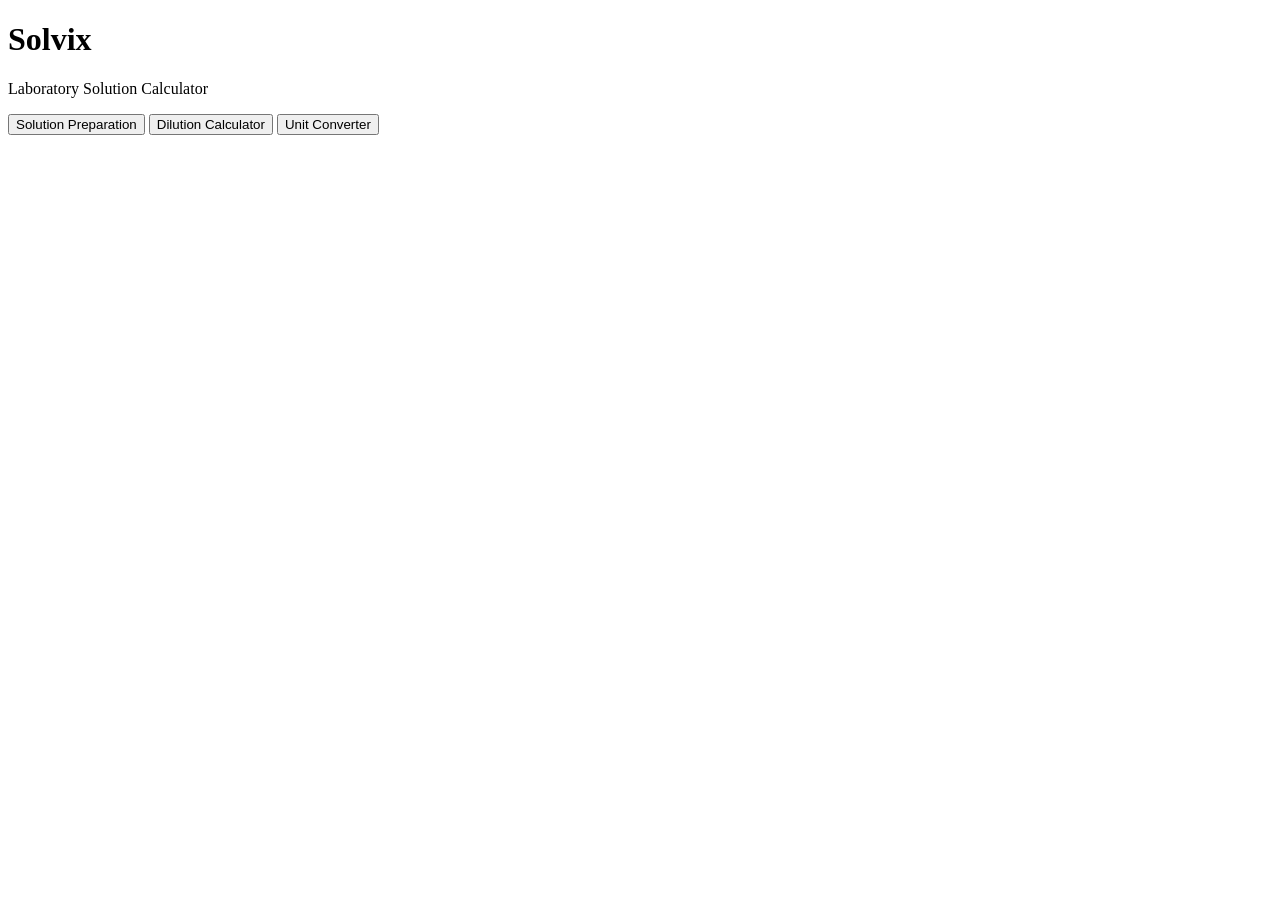
==== index.html @ ac8ecb34 "Create index.html" ====
<!DOCTYPE html>
<html lang="en">
<head>
    <meta charset="UTF-8">
    <meta name="viewport" content="width=device-width, initial-scale=1.0">

    <title>Solvix</title>
</head>

<body>

    <h1>Solvix</h1>

    <p>Laboratory Solution Calculator</p>

    <button>Solution Preparation</button>

    <button>Dilution Calculator</button>

    <button>Unit Converter</button>

</body>
</html>
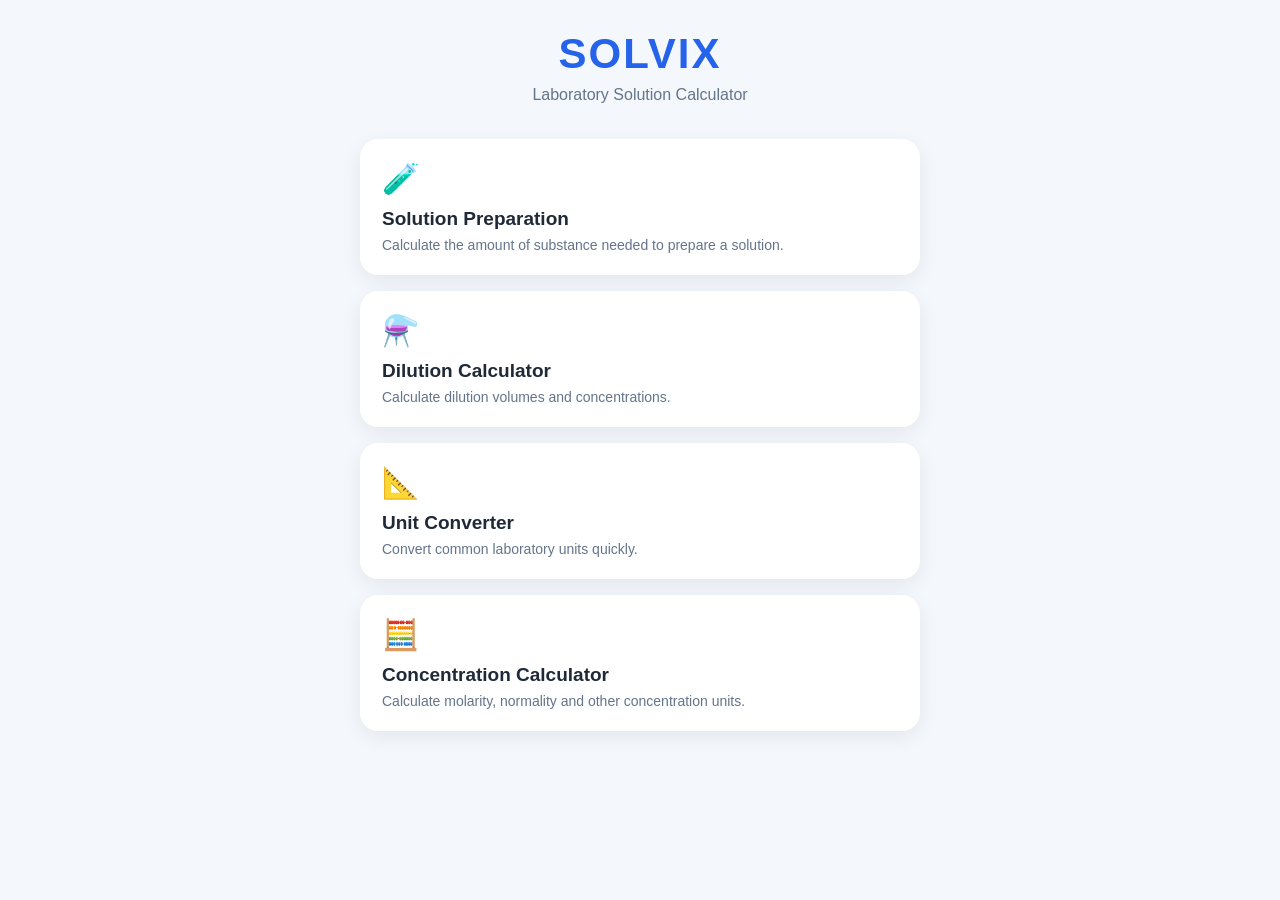
==== commit 40624630: "Update index.html" ====
--- a/index.html
+++ b/index.html
@@ -1,23 +1,103 @@
 <!DOCTYPE html>
 <html lang="en">
+
 <head>
     <meta charset="UTF-8">
     <meta name="viewport" content="width=device-width, initial-scale=1.0">
 
     <title>Solvix</title>
+
+    <link rel="stylesheet" href="style.css">
 </head>
 
 <body>
 
-    <h1>Solvix</h1>
+    <div class="container">
 
-    <p>Laboratory Solution Calculator</p>
+        <header class="header">
 
-    <button>Solution Preparation</button>
+            <div class="logo">
+                SOLVIX
+            </div>
 
-    <button>Dilution Calculator</button>
+            <div class="subtitle">
+                Laboratory Solution Calculator
+            </div>
 
-    <button>Unit Converter</button>
+        </header>
+
+
+        <div class="card">
+
+            <div class="icon">
+                🧪
+            </div>
+
+            <div class="card-title">
+                Solution Preparation
+            </div>
+
+            <div class="card-description">
+                Calculate the amount of substance needed
+                to prepare a solution.
+            </div>
+
+        </div>
+
+
+        <div class="card">
+
+            <div class="icon">
+                ⚗️
+            </div>
+
+            <div class="card-title">
+                Dilution Calculator
+            </div>
+
+            <div class="card-description">
+                Calculate dilution volumes and concentrations.
+            </div>
+
+        </div>
+
+
+        <div class="card">
+
+            <div class="icon">
+                📐
+            </div>
+
+            <div class="card-title">
+                Unit Converter
+            </div>
+
+            <div class="card-description">
+                Convert common laboratory units quickly.
+            </div>
+
+        </div>
+
+
+        <div class="card">
+
+            <div class="icon">
+                🧮
+            </div>
+
+            <div class="card-title">
+                Concentration Calculator
+            </div>
+
+            <div class="card-description">
+                Calculate molarity, normality and other
+                concentration units.
+            </div>
+
+        </div>
+
+    </div>
 
 </body>
+
 </html>
--- a/style.css
+++ b/style.css
@@ -0,0 +1,67 @@
+* {
+    box-sizing: border-box;
+    margin: 0;
+    padding: 0;
+}
+
+body {
+    font-family: Arial, sans-serif;
+    background: #f4f7fb;
+    color: #1f2937;
+    min-height: 100vh;
+}
+
+.container {
+    max-width: 600px;
+    margin: auto;
+    padding: 30px 20px;
+}
+
+.header {
+    text-align: center;
+    margin-bottom: 35px;
+}
+
+.logo {
+    font-size: 42px;
+    font-weight: bold;
+    color: #2563eb;
+    letter-spacing: 2px;
+}
+
+.subtitle {
+    margin-top: 8px;
+    color: #64748b;
+    font-size: 16px;
+}
+
+.card {
+    background: white;
+    border-radius: 18px;
+    padding: 22px;
+    margin-bottom: 16px;
+    box-shadow: 0 6px 20px rgba(0, 0, 0, 0.07);
+    cursor: pointer;
+    transition: 0.2s;
+}
+
+.card:hover {
+    transform: translateY(-3px);
+    box-shadow: 0 10px 25px rgba(0, 0, 0, 0.10);
+}
+
+.card-title {
+    font-size: 19px;
+    font-weight: bold;
+    margin-bottom: 7px;
+}
+
+.card-description {
+    color: #64748b;
+    font-size: 14px;
+}
+
+.icon {
+    font-size: 30px;
+    margin-bottom: 12px;
+}
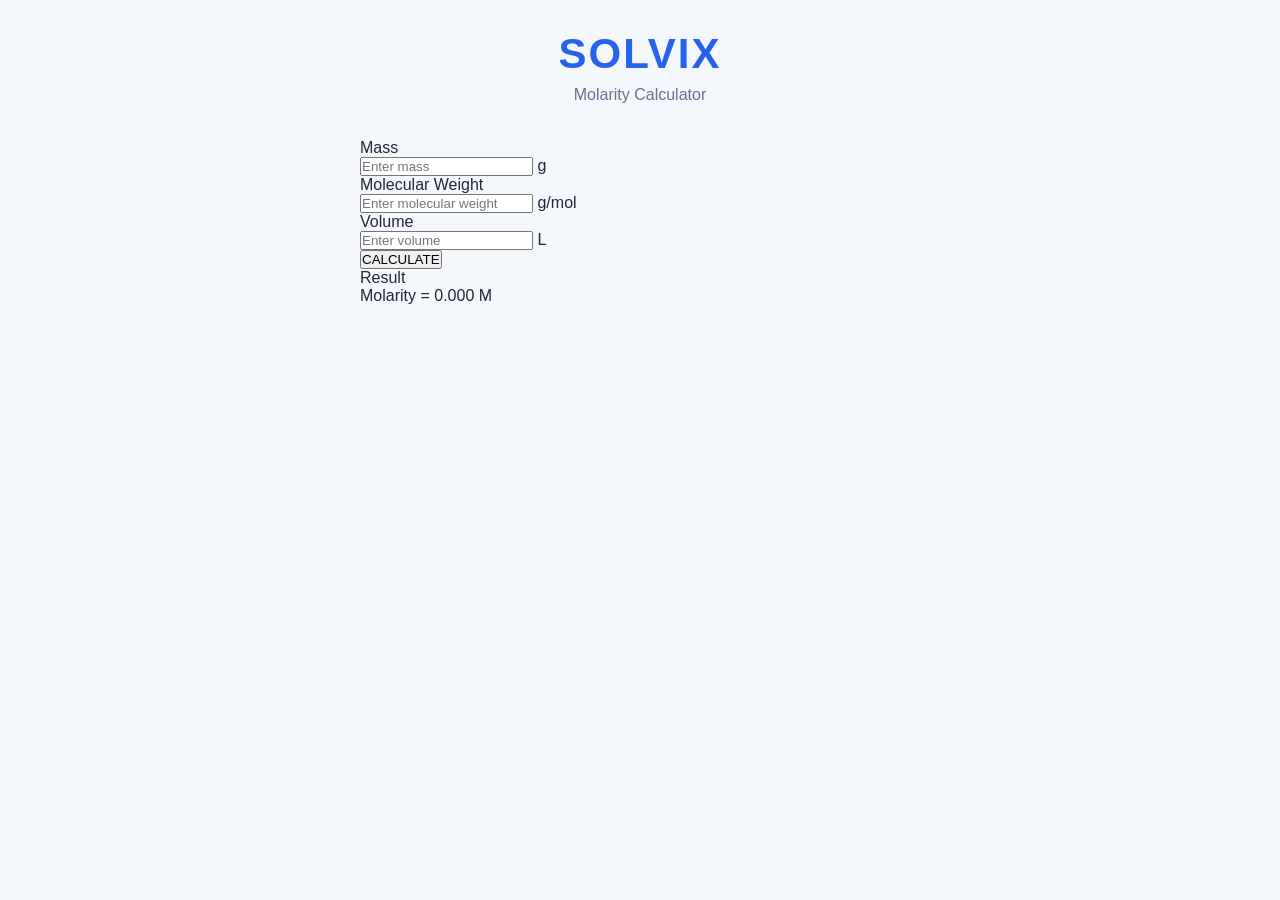
==== commit cc0a0332: "Update index.html" ====
--- a/index.html
+++ b/index.html
@@ -5,7 +5,7 @@
     <meta charset="UTF-8">
     <meta name="viewport" content="width=device-width, initial-scale=1.0">
 
-    <title>Solvix</title>
+    <title>Solvix - Molarity Calculator</title>
 
     <link rel="stylesheet" href="style.css">
 </head>
@@ -21,83 +21,104 @@
             </div>
 
             <div class="subtitle">
-                Laboratory Solution Calculator
+                Molarity Calculator
             </div>
 
         </header>
 
 
-        <div class="card">
+        <div class="calculator">
 
-            <div class="icon">
-                🧪
+            <div class="input-group">
+
+                <label for="mass">
+                    Mass
+                </label>
+
+                <div class="input-row">
+
+                    <input
+                        type="number"
+                        id="mass"
+                        placeholder="Enter mass"
+                        step="any"
+                    >
+
+                    <span>g</span>
+
+                </div>
+
             </div>
 
-            <div class="card-title">
-                Solution Preparation
+
+            <div class="input-group">
+
+                <label for="molecularWeight">
+                    Molecular Weight
+                </label>
+
+                <div class="input-row">
+
+                    <input
+                        type="number"
+                        id="molecularWeight"
+                        placeholder="Enter molecular weight"
+                        step="any"
+                    >
+
+                    <span>g/mol</span>
+
+                </div>
+
             </div>
 
-            <div class="card-description">
-                Calculate the amount of substance needed
-                to prepare a solution.
+
+            <div class="input-group">
+
+                <label for="volume">
+                    Volume
+                </label>
+
+                <div class="input-row">
+
+                    <input
+                        type="number"
+                        id="volume"
+                        placeholder="Enter volume"
+                        step="any"
+                    >
+
+                    <span>L</span>
+
+                </div>
+
             </div>
 
-        </div>
+
+            <button onclick="calculateMolarity()">
+                CALCULATE
+            </button>
 
 
-        <div class="card">
+            <div class="result">
 
-            <div class="icon">
-                ⚗️
-            </div>
+                <div class="result-label">
+                    Result
+                </div>
 
-            <div class="card-title">
-                Dilution Calculator
-            </div>
+                <div id="result">
+                    Molarity = 0.000 M
+                </div>
 
-            <div class="card-description">
-                Calculate dilution volumes and concentrations.
-            </div>
-
-        </div>
-
-
-        <div class="card">
-
-            <div class="icon">
-                📐
-            </div>
-
-            <div class="card-title">
-                Unit Converter
-            </div>
-
-            <div class="card-description">
-                Convert common laboratory units quickly.
-            </div>
-
-        </div>
-
-
-        <div class="card">
-
-            <div class="icon">
-                🧮
-            </div>
-
-            <div class="card-title">
-                Concentration Calculator
-            </div>
-
-            <div class="card-description">
-                Calculate molarity, normality and other
-                concentration units.
             </div>
 
         </div>
 
     </div>
 
+
+    <script src="script.js"></script>
+
 </body>
 
 </html>
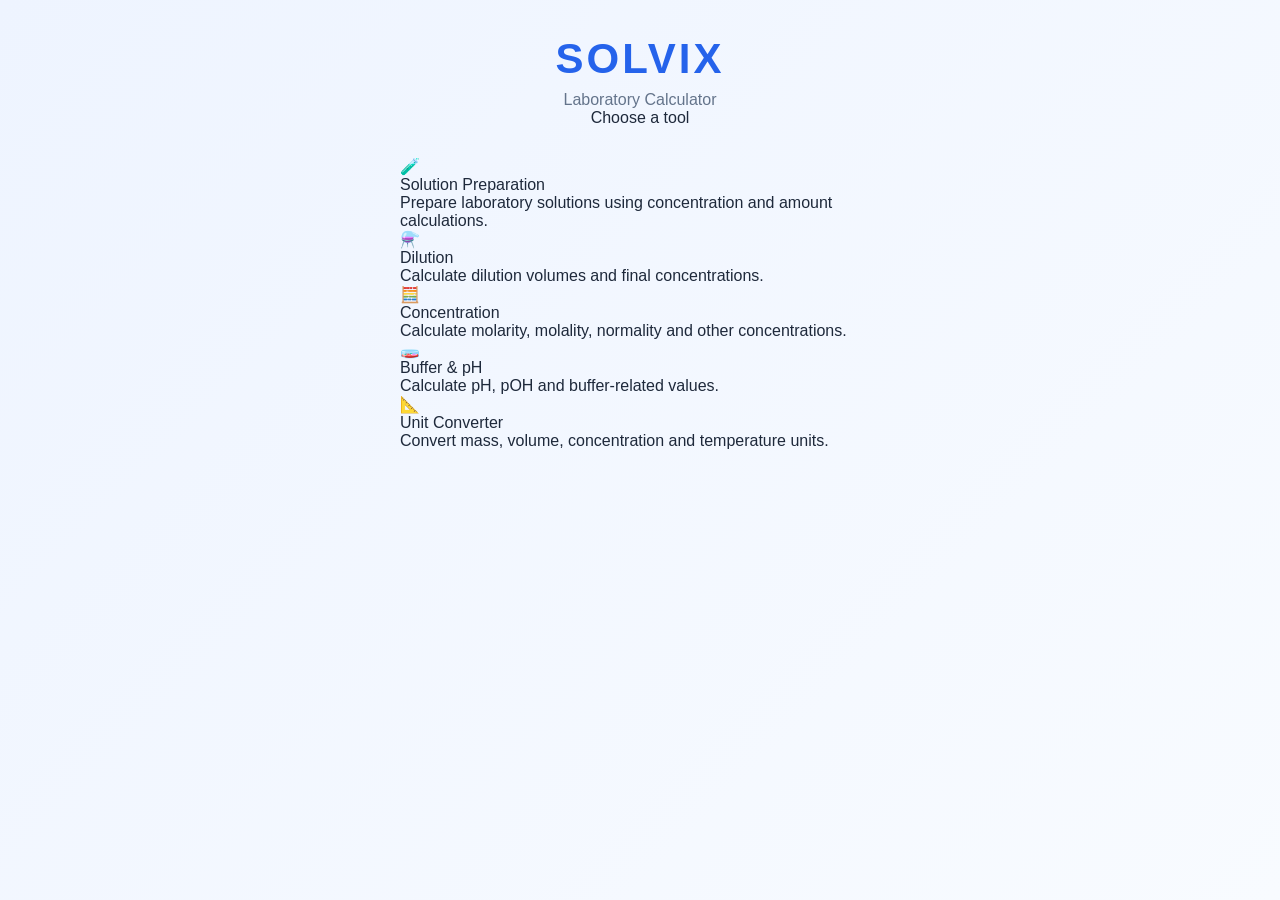
==== commit ef503add: "Update index.html" ====
--- a/index.html
+++ b/index.html
@@ -2,17 +2,30 @@
 <html lang="en">
 
 <head>
+
     <meta charset="UTF-8">
-    <meta name="viewport" content="width=device-width, initial-scale=1.0">
 
-    <title>Solvix - Molarity Calculator</title>
+    <meta
+        name="viewport"
+        content="width=device-width, initial-scale=1.0"
+    >
 
-    <link rel="stylesheet" href="style.css">
+    <title>Solvix</title>
+
+    <link
+        rel="stylesheet"
+        href="style.css"
+    >
+
 </head>
+
 
 <body>
 
     <div class="container">
+
+
+        <!-- Header -->
 
         <header class="header">
 
@@ -21,100 +34,138 @@
             </div>
 
             <div class="subtitle">
-                Molarity Calculator
+                Laboratory Calculator
             </div>
+
+            <p class="choose-text">
+                Choose a tool
+            </p>
 
         </header>
 
 
-        <div class="calculator">
 
-            <div class="input-group">
+        <!-- Solution Preparation -->
 
-                <label for="mass">
-                    Mass
-                </label>
+        <div
+            class="card"
+            onclick="openCalculator('molarity')"
+        >
 
-                <div class="input-row">
-
-                    <input
-                        type="number"
-                        id="mass"
-                        placeholder="Enter mass"
-                        step="any"
-                    >
-
-                    <span>g</span>
-
-                </div>
-
+            <div class="icon">
+                🧪
             </div>
 
-
-            <div class="input-group">
-
-                <label for="molecularWeight">
-                    Molecular Weight
-                </label>
-
-                <div class="input-row">
-
-                    <input
-                        type="number"
-                        id="molecularWeight"
-                        placeholder="Enter molecular weight"
-                        step="any"
-                    >
-
-                    <span>g/mol</span>
-
-                </div>
-
+            <div class="card-title">
+                Solution Preparation
             </div>
 
-
-            <div class="input-group">
-
-                <label for="volume">
-                    Volume
-                </label>
-
-                <div class="input-row">
-
-                    <input
-                        type="number"
-                        id="volume"
-                        placeholder="Enter volume"
-                        step="any"
-                    >
-
-                    <span>L</span>
-
-                </div>
-
-            </div>
-
-
-            <button onclick="calculateMolarity()">
-                CALCULATE
-            </button>
-
-
-            <div class="result">
-
-                <div class="result-label">
-                    Result
-                </div>
-
-                <div id="result">
-                    Molarity = 0.000 M
-                </div>
-
+            <div class="card-description">
+                Prepare laboratory solutions
+                using concentration and amount calculations.
             </div>
 
         </div>
 
+
+
+        <!-- Dilution -->
+
+        <div
+            class="card"
+            onclick="openCalculator('dilution')"
+        >
+
+            <div class="icon">
+                ⚗️
+            </div>
+
+            <div class="card-title">
+                Dilution
+            </div>
+
+            <div class="card-description">
+                Calculate dilution volumes
+                and final concentrations.
+            </div>
+
+        </div>
+
+
+
+        <!-- Concentration -->
+
+        <div
+            class="card"
+            onclick="openCalculator('concentration')"
+        >
+
+            <div class="icon">
+                🧮
+            </div>
+
+            <div class="card-title">
+                Concentration
+            </div>
+
+            <div class="card-description">
+                Calculate molarity, molality,
+                normality and other concentrations.
+            </div>
+
+        </div>
+
+
+
+        <!-- Buffer & pH -->
+
+        <div
+            class="card"
+            onclick="openCalculator('ph')"
+        >
+
+            <div class="icon">
+                🧫
+            </div>
+
+            <div class="card-title">
+                Buffer & pH
+            </div>
+
+            <div class="card-description">
+                Calculate pH, pOH and
+                buffer-related values.
+            </div>
+
+        </div>
+
+
+
+        <!-- Unit Converter -->
+
+        <div
+            class="card"
+            onclick="openCalculator('units')"
+        >
+
+            <div class="icon">
+                📐
+            </div>
+
+            <div class="card-title">
+                Unit Converter
+            </div>
+
+            <div class="card-description">
+                Convert mass, volume,
+                concentration and temperature units.
+            </div>
+
+        </div>
+
+
     </div>
+
 
 
     <script src="script.js"></script>
--- a/style.css
+++ b/style.css
@@ -6,27 +6,28 @@
 
 body {
     font-family: Arial, sans-serif;
-    background: #f4f7fb;
-    color: #1f2937;
+    background: linear-gradient(135deg, #eef4ff, #f8fbff);
+    color: #1e293b;
     min-height: 100vh;
 }
 
 .container {
-    max-width: 600px;
+    width: 100%;
+    max-width: 520px;
     margin: auto;
-    padding: 30px 20px;
+    padding: 35px 20px;
 }
 
 .header {
     text-align: center;
-    margin-bottom: 35px;
+    margin-bottom: 30px;
 }
 
 .logo {
     font-size: 42px;
-    font-weight: bold;
+    font-weight: 800;
+    letter-spacing: 3px;
     color: #2563eb;
-    letter-spacing: 2px;
 }
 
 .subtitle {
@@ -35,33 +36,98 @@
     font-size: 16px;
 }
 
-.card {
+.calculator {
     background: white;
-    border-radius: 18px;
-    padding: 22px;
-    margin-bottom: 16px;
-    box-shadow: 0 6px 20px rgba(0, 0, 0, 0.07);
+    padding: 28px;
+    border-radius: 24px;
+    box-shadow: 0 12px 35px rgba(15, 23, 42, 0.10);
+}
+
+.input-group {
+    margin-bottom: 20px;
+}
+
+.input-group label {
+    display: block;
+    margin-bottom: 8px;
+    font-size: 14px;
+    font-weight: 600;
+    color: #334155;
+}
+
+.input-row {
+    display: flex;
+    align-items: center;
+    background: #f8fafc;
+    border: 1px solid #e2e8f0;
+    border-radius: 12px;
+    overflow: hidden;
+}
+
+.input-row input {
+    flex: 1;
+    border: none;
+    outline: none;
+    background: transparent;
+    padding: 14px;
+    font-size: 16px;
+}
+
+.input-row span {
+    padding: 0 15px;
+    color: #64748b;
+    font-weight: 600;
+}
+
+button {
+    width: 100%;
+    border: none;
+    border-radius: 12px;
+    padding: 15px;
+    background: #2563eb;
+    color: white;
+    font-size: 16px;
+    font-weight: 700;
     cursor: pointer;
     transition: 0.2s;
 }
 
-.card:hover {
-    transform: translateY(-3px);
-    box-shadow: 0 10px 25px rgba(0, 0, 0, 0.10);
+button:hover {
+    background: #1d4ed8;
+    transform: translateY(-1px);
 }
 
-.card-title {
-    font-size: 19px;
-    font-weight: bold;
-    margin-bottom: 7px;
+.result {
+    margin-top: 25px;
+    padding: 20px;
+    border-radius: 16px;
+    background: #eff6ff;
+    text-align: center;
 }
 
-.card-description {
+.result-label {
+    font-size: 13px;
     color: #64748b;
-    font-size: 14px;
+    margin-bottom: 8px;
 }
 
-.icon {
-    font-size: 30px;
-    margin-bottom: 12px;
+#result {
+    font-size: 24px;
+    font-weight: 800;
+    color: #2563eb;
 }
+
+@media (max-width: 480px) {
+
+    .container {
+        padding: 25px 15px;
+    }
+
+    .logo {
+        font-size: 36px;
+    }
+
+    .calculator {
+        padding: 22px;
+    }
+}
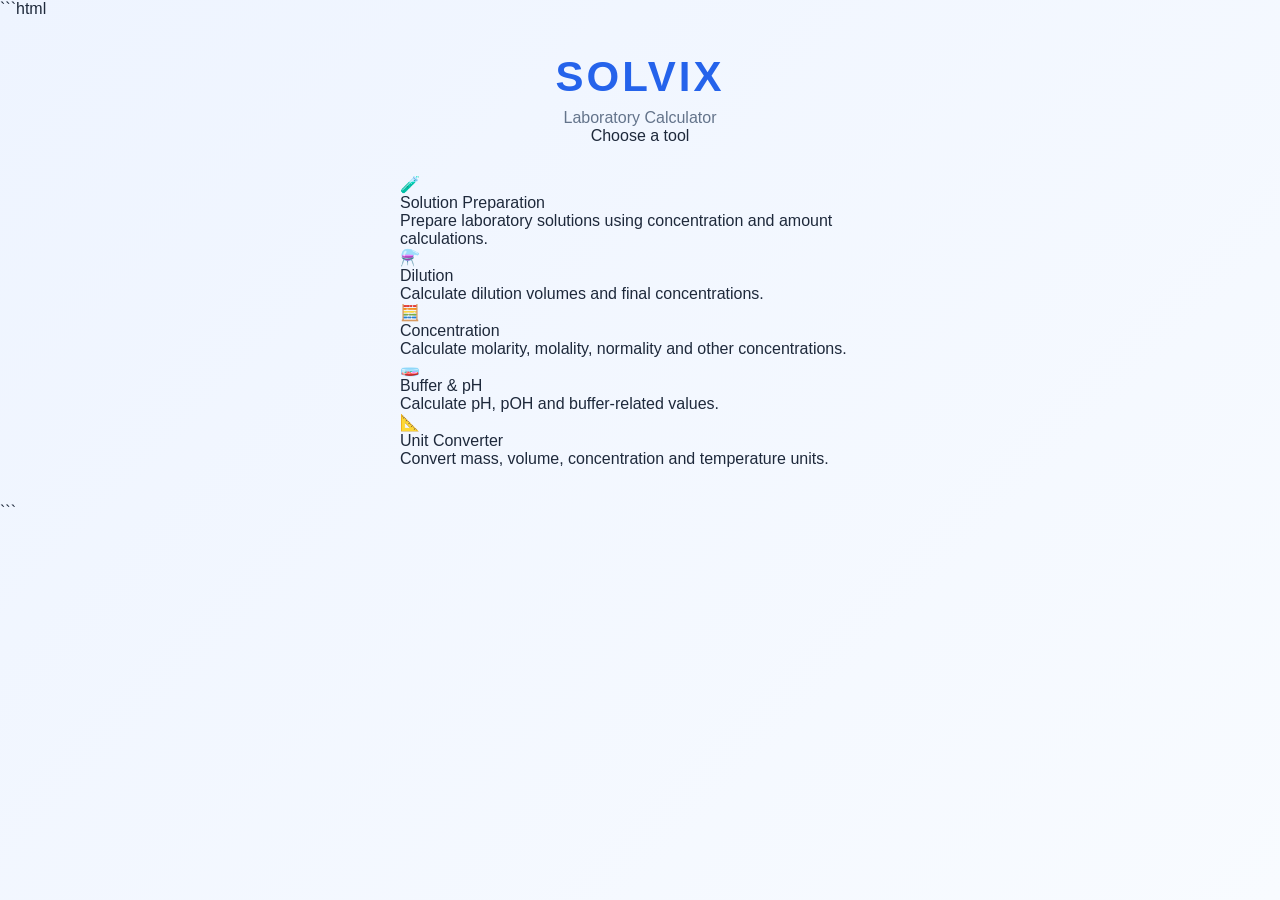
==== commit 73a335b0: "Update index.html" ====
--- a/index.html
+++ b/index.html
@@ -1,3 +1,4 @@
+```html
 <!DOCTYPE html>
 <html lang="en">
 
@@ -49,7 +50,7 @@
 
         <div
             class="card"
-            onclick="openCalculator('molarity')"
+            onclick="openCalculator('solution-preparation')"
         >
 
             <div class="icon">
@@ -129,7 +130,7 @@
             </div>
 
             <div class="card-title">
-                Buffer & pH
+                Buffer &amp; pH
             </div>
 
             <div class="card-description">
@@ -168,8 +169,11 @@
 
 
 
+    <!-- JavaScript -->
+
     <script src="script.js"></script>
 
 </body>
 
 </html>
+```
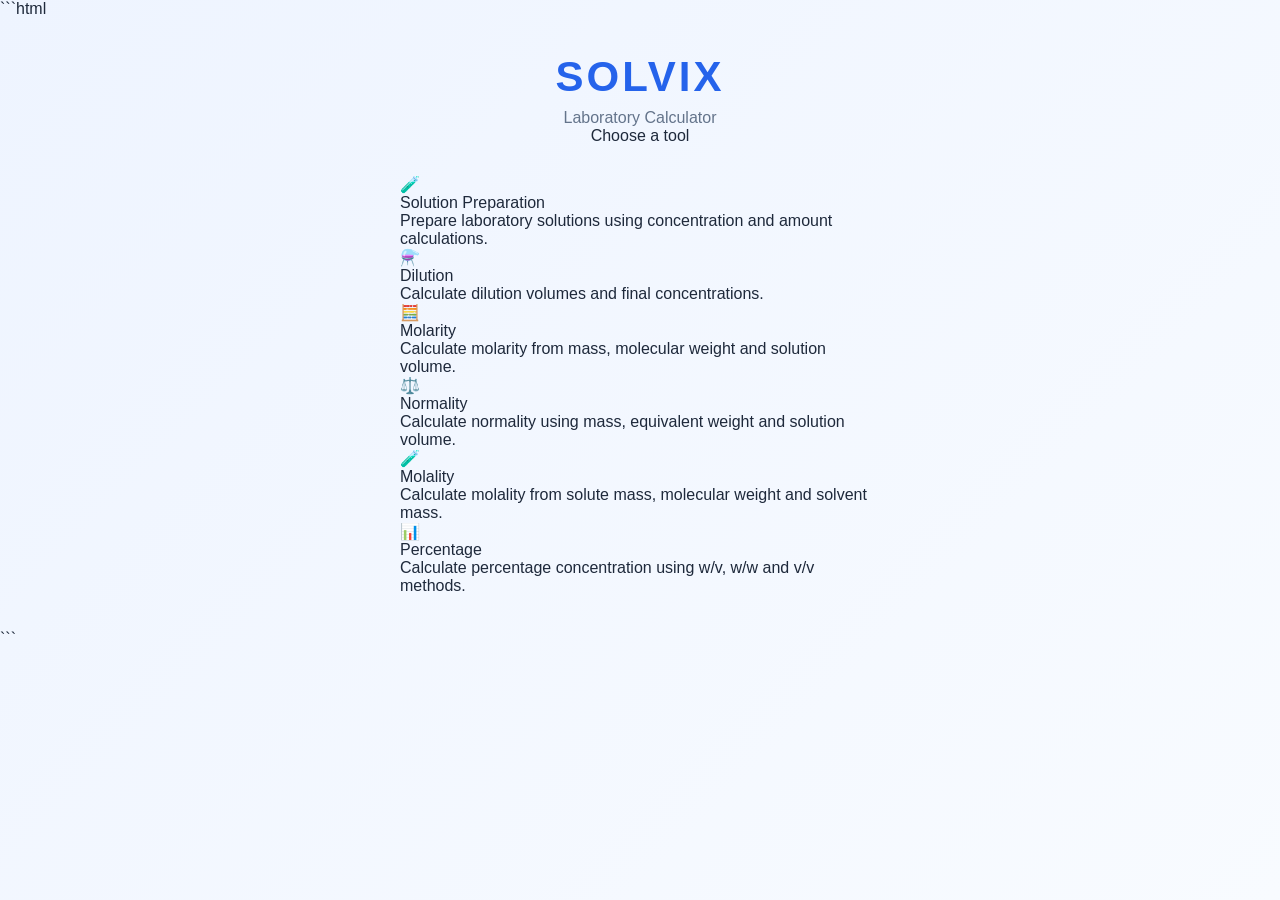
==== commit a34c9896: "Update index.html" ====
--- a/index.html
+++ b/index.html
@@ -11,7 +11,7 @@
         content="width=device-width, initial-scale=1.0"
     >
 
-    <title>Solvix</title>
+    <title>SOLVIX - Laboratory Calculator</title>
 
     <link
         rel="stylesheet"
@@ -94,11 +94,11 @@
 
 
 
-        <!-- Concentration -->
-
-        <div
-            class="card"
-            onclick="openCalculator('concentration')"
+        <!-- Molarity -->
+
+        <div
+            class="card"
+            onclick="openCalculator('molarity')"
         >
 
             <div class="icon">
@@ -106,60 +106,84 @@
             </div>
 
             <div class="card-title">
-                Concentration
-            </div>
-
-            <div class="card-description">
-                Calculate molarity, molality,
-                normality and other concentrations.
-            </div>
-
-        </div>
-
-
-
-        <!-- Buffer & pH -->
-
-        <div
-            class="card"
-            onclick="openCalculator('ph')"
-        >
-
-            <div class="icon">
-                🧫
-            </div>
-
-            <div class="card-title">
-                Buffer &amp; pH
-            </div>
-
-            <div class="card-description">
-                Calculate pH, pOH and
-                buffer-related values.
-            </div>
-
-        </div>
-
-
-
-        <!-- Unit Converter -->
-
-        <div
-            class="card"
-            onclick="openCalculator('units')"
-        >
-
-            <div class="icon">
-                📐
-            </div>
-
-            <div class="card-title">
-                Unit Converter
-            </div>
-
-            <div class="card-description">
-                Convert mass, volume,
-                concentration and temperature units.
+                Molarity
+            </div>
+
+            <div class="card-description">
+                Calculate molarity from mass,
+                molecular weight and solution volume.
+            </div>
+
+        </div>
+
+
+
+        <!-- Normality -->
+
+        <div
+            class="card"
+            onclick="openCalculator('normality')"
+        >
+
+            <div class="icon">
+                ⚖️
+            </div>
+
+            <div class="card-title">
+                Normality
+            </div>
+
+            <div class="card-description">
+                Calculate normality using mass,
+                equivalent weight and solution volume.
+            </div>
+
+        </div>
+
+
+
+        <!-- Molality -->
+
+        <div
+            class="card"
+            onclick="openCalculator('molality')"
+        >
+
+            <div class="icon">
+                🧪
+            </div>
+
+            <div class="card-title">
+                Molality
+            </div>
+
+            <div class="card-description">
+                Calculate molality from solute mass,
+                molecular weight and solvent mass.
+            </div>
+
+        </div>
+
+
+
+        <!-- Percentage -->
+
+        <div
+            class="card"
+            onclick="openCalculator('percentage')"
+        >
+
+            <div class="icon">
+                📊
+            </div>
+
+            <div class="card-title">
+                Percentage
+            </div>
+
+            <div class="card-description">
+                Calculate percentage concentration
+                using w/v, w/w and v/v methods.
             </div>
 
         </div>
